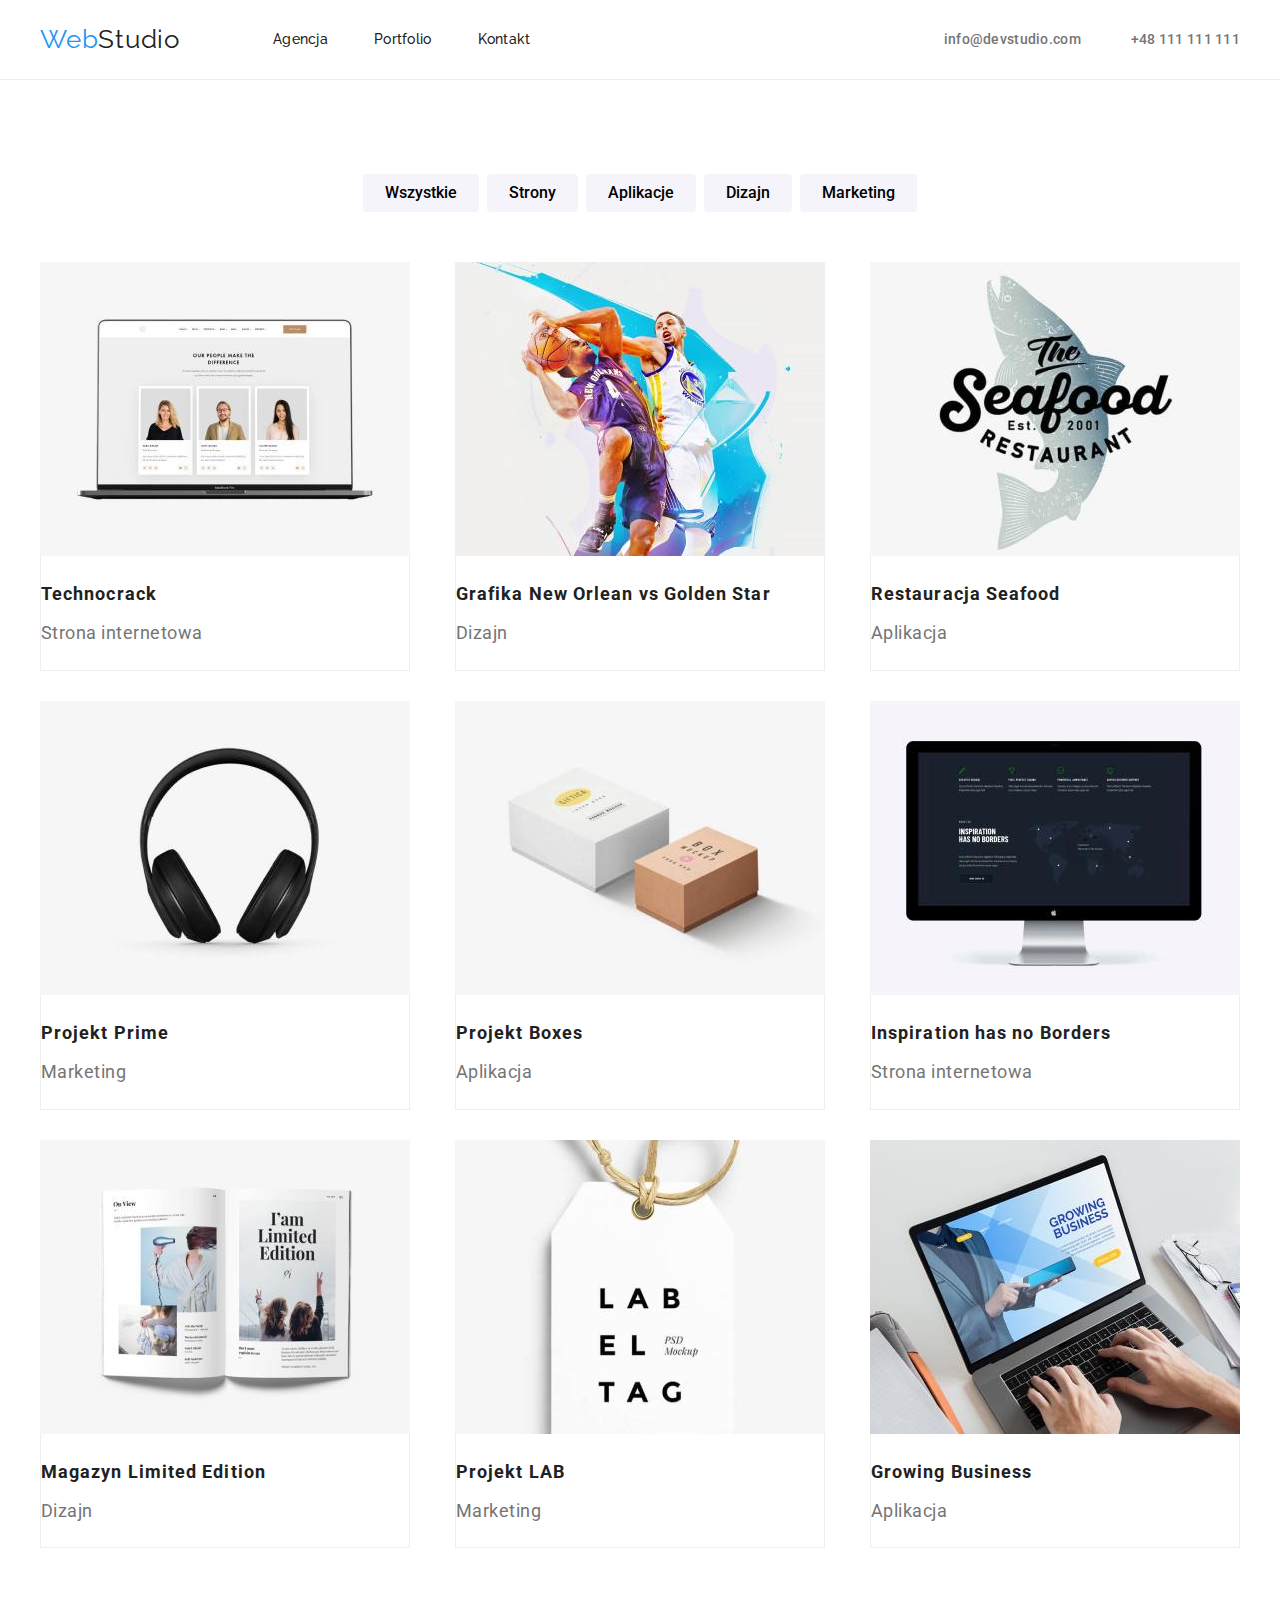
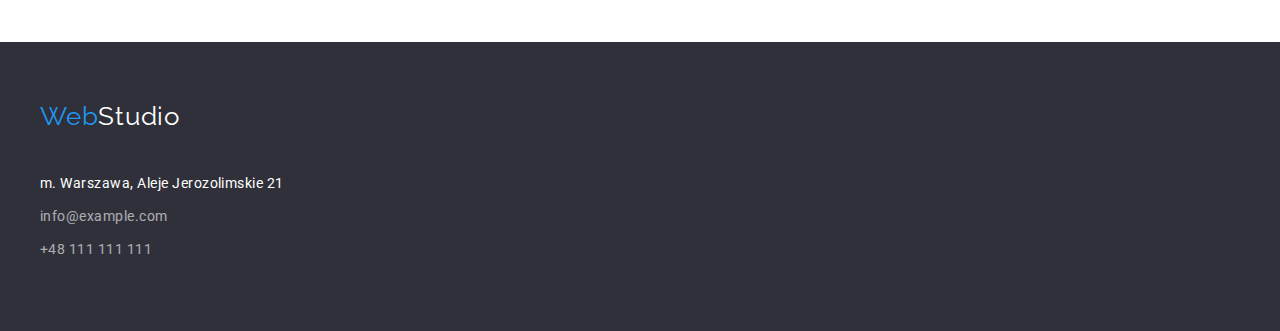
==== portfolio.html @ 12d0dd2e "Initial commit" ====
<!DOCTYPE html>
<html lang="pl">
  <head>
    <meta charset="UTF-8" />
    <meta http-equiv="X-UA-Compatible" content="IE=edge" />
    <meta name="viewport" content="width=device-width, initial-scale=1.0" />
    <title>Portfolio</title>
    <link
      rel="stylesheet"
      href="https://cdnjs.cloudflare.com/ajax/libs/modern-normalize/1.0.0/modern-normalize.min.css"
    />
    <link rel="stylesheet" href="./css/styles.css" />

    <link rel="preconnect" href="https://fonts.googleapis.com" />
    <link rel="preconnect" href="https://fonts.gstatic.com" crossorigin />
    <link
      href="https://fonts.googleapis.com/css2?family=Raleway:wght@700&family=Roboto:wght@400;500;700;900&display=swap"
      rel="stylesheet"
    />
  </head>

  <header>
      <div class="container flex-style">
        <div class="webstudio-style">
          <a href="index.html"><span class="web-color">Web</span>Studio</a>
          <nav class="navigation">
            <ul class="nav-manu-first">
              <li class="agencja-pad"><a href="index.html">Agencja</a></li>
              <li class="portfolio-kontakt-pad">
                <a href="portfolio.html">Portfolio</a>
              </li>
              <li class="portfolio-kontakt-pad"><a href="#">Kontakt</a></li>
            </ul>
          </nav>
        </div>
        <div class="display">
          <ul class="nav-manu-second">
            <li class="mail-pad">
              <a class="contact-navi" href="mailto:info@devstudio.com"
                >info@devstudio.com</a
              >
            </li>
            <li class="tel-pad">
              <a class="contact-navi" href="tel:+48111111111"
                >+48 111 111 111</a
              >
            </li>
          </ul>
        </div>
      </div>
    </header>
    <main>
      <section class="portfolio-font section">
        <div class="container">
          <ul class="buttons-style">
            <li><button type="button">Wszystkie</button></li>
            <li><button type="button">Strony</button></li>
            <li><button type="button">Aplikacje</button></li>
            <li><button type="button">Dizajn</button></li>
            <li><button type="button">Marketing</button></li>
          </ul>

          <ul class="img-grid">
            <li>
              <img
                src="images/portfolio/laptop.jpg"
                alt="laptop"
                width="370"
                height="294"
              />
              <div class="grid-border">
                <p class="grid-header">Technocrack</p>
                <p class="grid-caption">Strona internetowa</p>
              </div>
            </li>
            <li>
              <img
                src="images/portfolio/basketball.jpg"
                alt="two basketball players"
                width="370"
                height="294"
              />
              <div class="grid-border">
                <p class="grid-header">Grafika New Orlean vs Golden Star</p>
                <p class="grid-caption">Dizajn</p>
              </div>
            </li>
            <li>
              <img
                src="images/portfolio/seafood.jpg"
                alt="seafood restaurant logo - text with the fish in the background"
                width="370"
                height="294"
              />
              <div class="grid-border">
                <p class="grid-header">Restauracja Seafood</p>
                <p class="grid-caption">Aplikacja</p>
              </div>
            </li>
            <li>
              <img
                src="images/portfolio/headphones.jpg"
                alt="headphones"
                width="370"
                height="294"
              />
              <div class="grid-border">
                <p class="grid-header">Projekt Prime</p>
                <p class="grid-caption">Marketing</p>
              </div>
            </li>
            <li>
              <img
                src="images/portfolio/boxes.jpg"
                alt="two boxes"
                width="370"
                height="294"
              />
              <div class="grid-border">
                <p class="grid-header">Projekt Boxes</p>
                <p class="grid-caption">Aplikacja</p>
              </div>
            </li>
            <li>
              <img
                src="images/portfolio/monitor.jpg"
                alt="computer monitor"
                width="370"
                height="294"
              />
              <div class="grid-border">
                <p class="grid-header">Inspiration has no Borders</p>
                <p class="grid-caption">Strona internetowa</p>
              </div>
            </li>
            <li>
              <img
                src="images/portfolio/magazine.jpg"
                alt="open magazine"
                width="370"
                height="294"
              />
              <div class="grid-border">
                <p class="grid-header">Magazyn Limited Edition</p>
                <p class="grid-caption">Dizajn</p>
              </div>
            </li>
            <li>
              <img
                src="images/portfolio/card.jpg"
                alt="pendant with an inscription LAB EL TAG"
                width="370"
                height="294"
              />
              <div class="grid-border">
                <p class="grid-header">Projekt LAB</p>
                <p class="grid-caption">Marketing</p>
              </div>
            </li>
            <li>
              <img
                src="images/portfolio/write-on-computer.jpg"
                alt="hands on laptop"
                width="370"
                height="294"
              />
              <div class="grid-border">
                <p class="grid-header">Growing Business</p>
                <p class="grid-caption">Aplikacja</p>
              </div>
            </li>
          </ul>
        </div>
      </section>
    </main>
    <footer class="white-text background-dark">
      <div class="container">
        <address>
          <ul class="contact-footer">
            <li class="webstudio-style">
              <span class="web-color">Web</span>Studio
            </li>
            <li>
              <a href="https://goo.gl/maps/61aa3FAZrJpg5g7s7"
                >m. Warszawa, Aleje Jerozolimskie 21</a
              >
            </li>
            <li class="transparent-text">
              <a href="mailto:info@example.com">info@example.com</a>
            </li>
            <li class="transparent-text">
              <a href="tel:+48111111111">+48 111 111 111</a>
            </li>
          </ul>
        </address>
      </div>
    </footer>
  </body>
</html>
---- css/styles.css ----
*,
*::before,
*::after {
  box-sizing: border-box;
}
h1,
h2,
h3,
h4,
h5,
h6,
p,
ul {
  margin: 0;
  padding: 0;
  border: 0;
  font-size: 100%;
  font: inherit;
  vertical-align: baseline;
  list-style-type: none;
}
.container {
  width: 1200px;
  margin: 0 auto;
}

body {
  font-family: 'Roboto', sans-serif;
  color: #212121;
  width: auto;
  letter-spacing: 0.03em;
}
header {
  max-width: auto;
  margin: 0 auto;
  border-bottom: 1px solid var(--border-header);
}

:root {
  --brand-color-blue: #2196f3;
  --brand-color-grey: #757575;
  --white-tekst: #fff;
  --background-dark: #2f303a;
  --background-light: #f5f4fa;
  --header-border: #ececec;
  --img-shadow-first: #0000001f;
  --img-shadow-second: #00000024;
  --img-shadow-third: #00000033;
  --button-shadow-hover-first: #0000001a;
  --button-shadow-hover-second: #00000014;
  --grid-border: #eee;
}

.web-color {
  color: var(--brand-color-blue);
}

a {
  text-decoration: inherit;
  color: inherit;
}

address {
  font-style: normal;
}
/* 
a:hover,
a:focus {
  color: var(--brand-color-blue);
} */

button:focus,
button:hover {
  background-color: var(--brand-color-blue);
  color: var(--white-tekst);
  box-shadow: 0px 3px 1px var(--button-shadow-hover-first),
    0px 1px 2px var(--button-shadow-hover-second),
    0px 2px 2px var(--img-shadow-first);
}

button {
  cursor: pointer;
  font-size: 16px;
  background-color: var(--background-light);
  font-weight: 500;
  line-height: 1.625;
  border: none;
  border-radius: 4px;
  padding: 6px 22px;
}
.button-main-page {
  background-color: var(--brand-color-blue);
  color: var(--white-tekst);
  font-weight: 700;
  line-height: 1.875;
  width: 200px;
  padding: 10px 0;
  margin: 30px 500px 200px 500px;
  letter-spacing: 0.06em;
}

.contact-navi {
  font-weight: 500;
  font-size: 14px;
  color: var(--brand-color-grey);
}

.contact-footer {
  padding: 60px 0px 60px 0px;
}

.contact-footer :not(:first-child) {
  font-size: 14px;
  line-height: 1.7;
  padding-bottom: 9px;
}
.contact-footer :nth-child(1) {
  padding-bottom: 20px;
}

.transparent-text {
  opacity: 0.6;
}
.transparent-text:hover,
.transparent-text:focus {
  color: var(--brand-color-blue);
}
.background-dark {
  background-color: var(--background-dark);
}
.background-light {
  background-color: var(--background-light);
}
.white-text {
  color: var(--white-tekst);
}

h1 {
  font-size: 44px;
  font-weight: 900;
  color: var(--white-tekst);
  padding: 200px 252px 0 252px;
  text-align: center;
  line-height: 1.36;
  letter-spacing: 0.06em;
  text-transform: uppercase;
}

h2 {
  font-weight: 700;
  font-size: 36px;
  text-align: center;
  padding-bottom: 50px;
}

h3 {
  font-size: 14px;
  font-weight: 700;
}

h4 {
  font-weight: 500;
  padding: 30px 0 10px 0;
}

.test li {
  background-color: var(--white-tekst);
}

.portfolio-font {
  font-size: 18px;
}

.menu {
  display: flex;
}

header {
  border-bottom: 1px solid var(--header-border);
  height: 80px;
}

.navigation {
  font-weight: 500;
  font-size: 14px;
  display: flex;
  justify-content: space-between;
  align-items: center;
  letter-spacing: 0.02em;
  align-items: center;
}
.flex-style {
  display: flex;
  justify-content: space-between;
  align-items: center;
  height: 100%;
}

.webstudio-style {
  display: flex;
  font-family: 'Raleway', sans-serif;
  font-size: 26px;
  letter-spacing: 0.03em;
  /* padding-top: 15px; */
  flex-wrap: nowrap;
  /* margin: 24px 93px 25px 0px; */
}

.nav-manu-first {
  display: flex;

  /* align-items: flex-start; */
  /* justify-content: ; */
  justify-content: space-between;
  /* margin-left: 93px; */
}

.nav-manu-second {
  justify-content: space-between;
  font-weight: 500;
  font-size: 14px;
  /* margin: 50px 50px 32px 0px; */
  letter-spacing: 0.02em;
  align-content: baseline;
  display: flex;
  align-items: center;
}

.agencja-pad {
  padding-left: 93px;
}
.agencja-pad:hover,
.agencja-pad:focus {
  color: var(--brand-color-blue);
}
.portfolio-kontakt-pad {
  padding-left: 46px;
  align-items: flex-start;
}
.portfolio-kontakt-pad:hover,
.portfolio-kontakt-pad:focus {
  color: var(--brand-color-blue);
}
.decoration-text:hover,
.decoration-text:focus {
  color: var(--brand-color-blue);
}

.display {
  display: flex;
  justify-content: flex-end;
}
.mail-pad {
  padding-right: 50px;
  list-style-type: none;
  justify-content: flex-end;
}
.tel-pad {
  list-style-type: none;
  justify-content: flex-end;
}
.contact-navi:hover,
.contact-navi:focus {
  color: var(--brand-color-blue);
}

.section {
  padding: 94px 0 94px 0;
}

.lorem-list {
  display: flex;
  padding-bottom: 94px;
  justify-content: space-between;
}

.lorem-list p {
  line-height: 1.71;
  padding-top: 10px;
  font-size: 14px;
  color: var(--brand-color-grey);
  width: 270px;
  font-weight: 400;
  letter-spacing: 0.03em;
}

.img-display {
  display: flex;
  justify-content: space-between;
}

ul[class='img-display'] > li {
  text-align: center;
  background-color: var(--white-tekst);
}

.style-position {
  padding-bottom: 30px;
}

.img-shadow {
  box-shadow: 0px 1px 3px var(--img-shadow-first),
    0px 1px 1px var(--img-shadow-second), 0px 2px 1px var(--img-shadow-third);
  border-radius: 0px 0px 4px 4px;
}

.buttons-style {
  display: flex;
  justify-content: center;
  gap: 8px;
  padding-bottom: 50px;
}

.img-grid {
  display: flex;
  flex-wrap: wrap;
  gap: 30px;
  /* padding: 0 px; */
  justify-content: space-between;
}
.grid-border {
  border: 1px solid var(--grid-border);
  border-top: none;
}

.grid-header {
  font-weight: 700;
  letter-spacing: 0.06em;
  padding: 20px 0 4px 0px;
  line-height: 2em;
  justify-content: space-between;
}

.grid-caption {
  line-height: 1.875em;
  padding: 0 0 20px 0px;
  color: var(--brand-color-grey);
  justify-content: space-between;
}

.img-grid img {
  display: block;
}
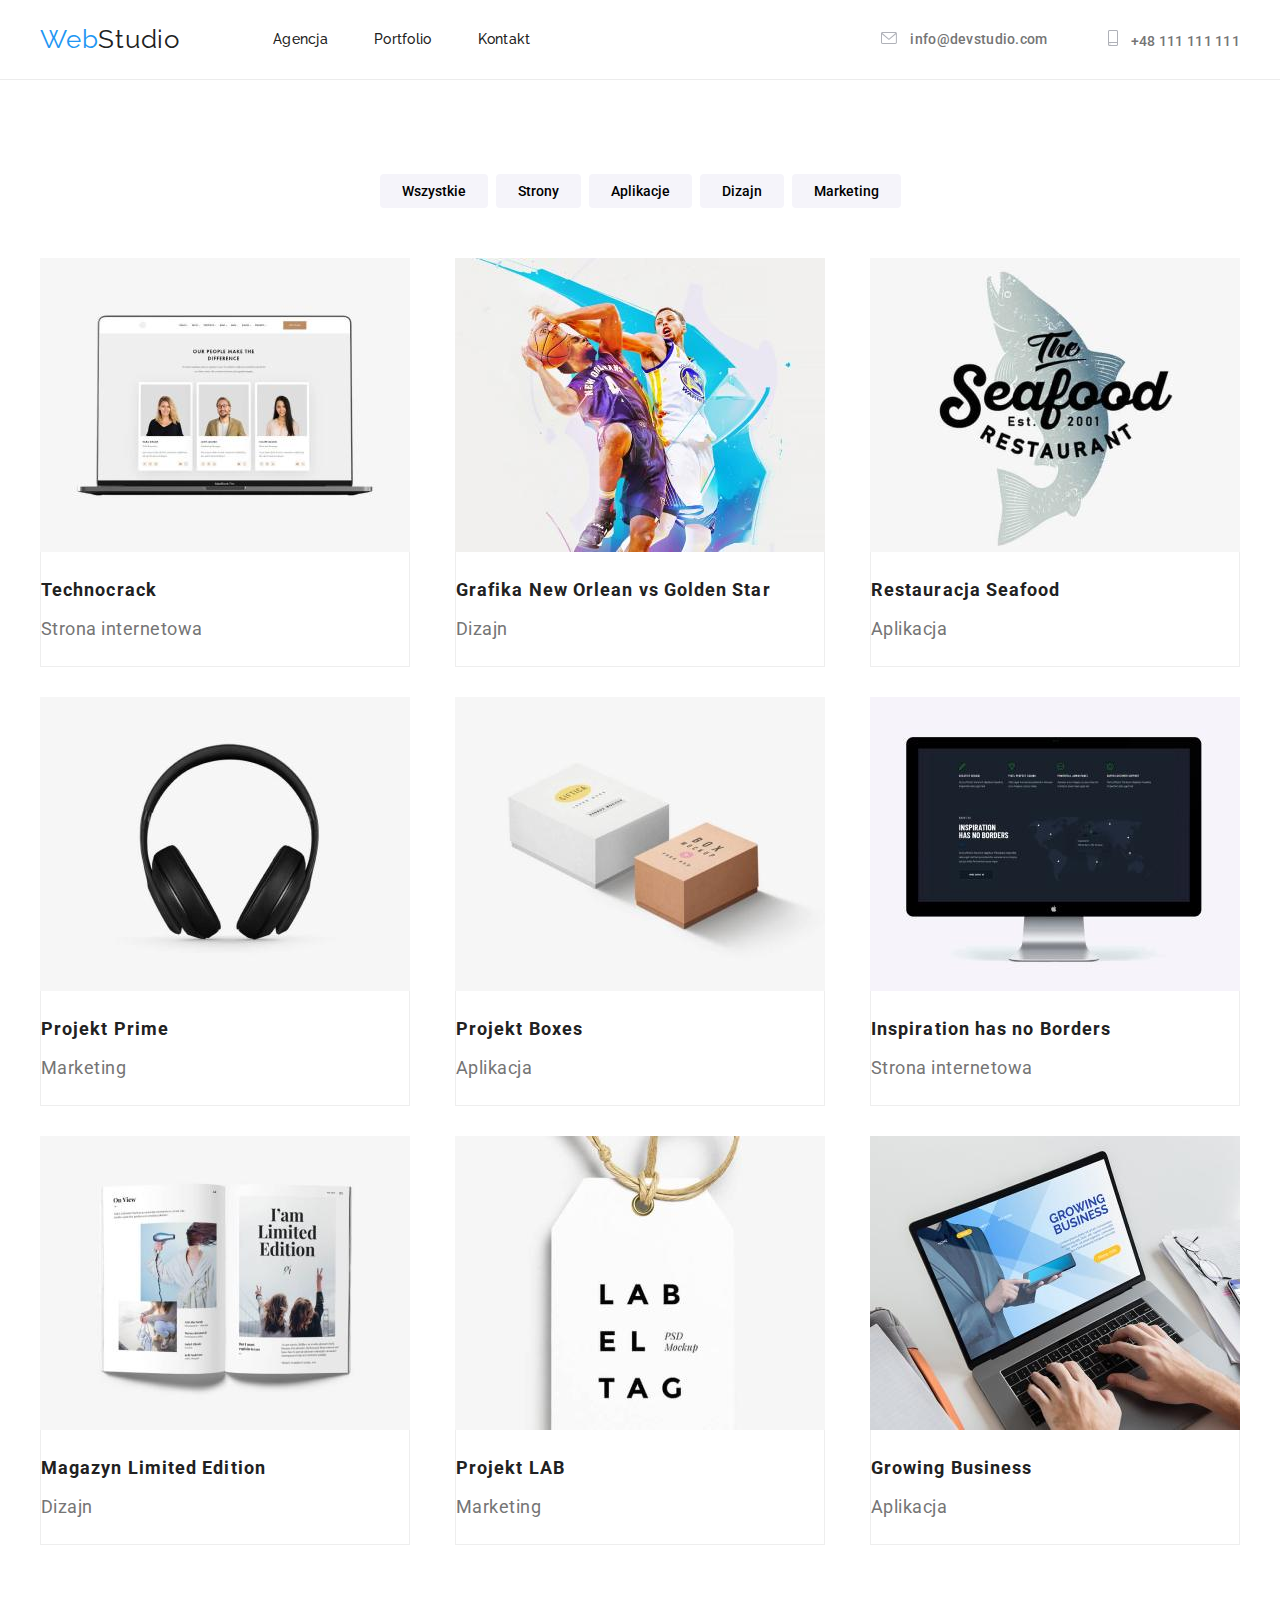
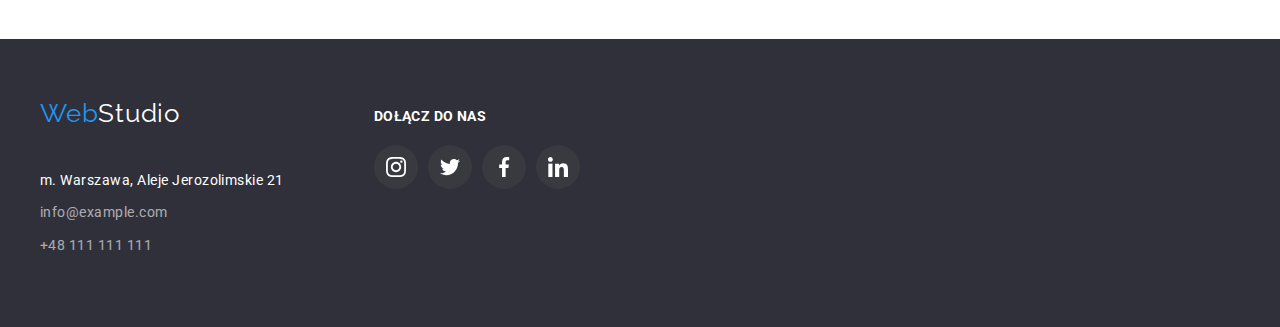
==== commit d2a7ea41: "fourth homework" ====
--- a/portfolio.html
+++ b/portfolio.html
@@ -36,11 +36,17 @@
         <div class="display">
           <ul class="nav-manu-second">
             <li class="mail-pad">
+              <svg class="envelop" width="16" height="12">
+                <use href="/images/icons.svg#icon-envelope"></use>
+              </svg>
               <a class="contact-navi" href="mailto:info@devstudio.com"
                 >info@devstudio.com</a
               >
             </li>
             <li class="tel-pad">
+              <svg class="phone" width="10" height="16">
+                <use href="/images/icons.svg#icon-smartphone"></use>
+              </svg>
               <a class="contact-navi" href="tel:+48111111111"
                 >+48 111 111 111</a
               >
@@ -53,15 +59,15 @@
       <section class="portfolio-font section">
         <div class="container">
           <ul class="buttons-style">
-            <li><button type="button">Wszystkie</button></li>
-            <li><button type="button">Strony</button></li>
-            <li><button type="button">Aplikacje</button></li>
-            <li><button type="button">Dizajn</button></li>
-            <li><button type="button">Marketing</button></li>
+            <li><button type="button" class="active-button">Wszystkie</button></li>
+            <li><button type="button" class="active-button">Strony</button></li>
+            <li><button type="button" class="active-button">Aplikacje</button></li>
+            <li><button type="button" class="active-button">Dizajn</button></li>
+            <li><button type="button" class="active-button">Marketing</button></li>
           </ul>
 
           <ul class="img-grid">
-            <li>
+            <li class="shadow">
               <img
                 src="images/portfolio/laptop.jpg"
                 alt="laptop"
@@ -73,7 +79,7 @@
                 <p class="grid-caption">Strona internetowa</p>
               </div>
             </li>
-            <li>
+            <li class="shadow">
               <img
                 src="images/portfolio/basketball.jpg"
                 alt="two basketball players"
@@ -85,7 +91,7 @@
                 <p class="grid-caption">Dizajn</p>
               </div>
             </li>
-            <li>
+            <li class="shadow">
               <img
                 src="images/portfolio/seafood.jpg"
                 alt="seafood restaurant logo - text with the fish in the background"
@@ -97,7 +103,7 @@
                 <p class="grid-caption">Aplikacja</p>
               </div>
             </li>
-            <li>
+            <li class="shadow">
               <img
                 src="images/portfolio/headphones.jpg"
                 alt="headphones"
@@ -109,7 +115,7 @@
                 <p class="grid-caption">Marketing</p>
               </div>
             </li>
-            <li>
+            <li class="shadow">
               <img
                 src="images/portfolio/boxes.jpg"
                 alt="two boxes"
@@ -121,7 +127,7 @@
                 <p class="grid-caption">Aplikacja</p>
               </div>
             </li>
-            <li>
+            <li class="shadow">
               <img
                 src="images/portfolio/monitor.jpg"
                 alt="computer monitor"
@@ -133,7 +139,7 @@
                 <p class="grid-caption">Strona internetowa</p>
               </div>
             </li>
-            <li>
+            <li class="shadow">
               <img
                 src="images/portfolio/magazine.jpg"
                 alt="open magazine"
@@ -145,7 +151,7 @@
                 <p class="grid-caption">Dizajn</p>
               </div>
             </li>
-            <li>
+            <li class="shadow">
               <img
                 src="images/portfolio/card.jpg"
                 alt="pendant with an inscription LAB EL TAG"
@@ -157,7 +163,7 @@
                 <p class="grid-caption">Marketing</p>
               </div>
             </li>
-            <li>
+            <li class="shadow">
               <img
                 src="images/portfolio/write-on-computer.jpg"
                 alt="hands on laptop"
@@ -173,15 +179,17 @@
         </div>
       </section>
     </main>
-    <footer class="white-text background-dark">
-      <div class="container">
+     <footer class="white-text background-dark-footer">
+      <div class="container display-footer">
         <address>
           <ul class="contact-footer">
             <li class="webstudio-style">
               <span class="web-color">Web</span>Studio
             </li>
             <li>
-              <a href="https://goo.gl/maps/61aa3FAZrJpg5g7s7"
+              <a
+                class="decoration-text"
+                href="https://goo.gl/maps/61aa3FAZrJpg5g7s7"
                 >m. Warszawa, Aleje Jerozolimskie 21</a
               >
             </li>
@@ -193,6 +201,39 @@
             </li>
           </ul>
         </address>
+        <div class="join-us">
+          <h3 class="footer-join-title">DOŁĄCZ DO NAS</h3>
+          <ul class="footer-links-container">
+            <li class="footer-icon-element">
+              <a class="footer-social-link" href="#">
+                <svg class="social-icon-footer width="20" height="20">
+                  <use href="/images/icons.svg#icon-instagram"></use>
+                </svg>
+              </a>
+            </li>
+            <li class="footer-icon-element">
+              <a class="footer-social-link" href="#">
+                <svg class="social-icon-footer width="20" height="20">
+                  <use href="/images/icons.svg#icon-twitter"></use>
+                </svg>
+              </a>
+            </li>
+            <li class="footer-icon-element">
+              <a class="footer-social-link" href="#">
+                <svg class="social-icon-footer" width="20" height="20">
+                  <use href="/images/icons.svg#icon-facebook"></use>
+                </svg>
+              </a>
+            </li>
+            <li class="footer-icon-element">
+              <a class="footer-social-link" href="#">
+                <svg class="social-icon-footer" width="20" height="20">
+                  <use href="/images/icons.svg#icon-linkedin"></use>
+                </svg>
+              </a>
+            </li>
+          </ul>
+        </div>
       </div>
     </footer>
   </body>
--- a/css/styles.css
+++ b/css/styles.css
@@ -30,11 +30,6 @@
   width: auto;
   letter-spacing: 0.03em;
 }
-header {
-  max-width: auto;
-  margin: 0 auto;
-  border-bottom: 1px solid var(--border-header);
-}
 
 :root {
   --brand-color-blue: #2196f3;
@@ -49,6 +44,8 @@
   --button-shadow-hover-first: #0000001a;
   --button-shadow-hover-second: #00000014;
   --grid-border: #eee;
+  --overlay: #2f303a66;
+  --icon-color: #afb1b8;
 }
 
 .web-color {
@@ -125,8 +122,23 @@
 .transparent-text:focus {
   color: var(--brand-color-blue);
 }
+
+.background-dark-footer {
+  background-color: var(--background-dark);
+  max-width: 1600px;
+  margin: auto;
+}
+
 .background-dark {
-  background-color: var(--background-dark);
+  /* background-color: var(--background-dark); */
+  background-image: linear-gradient(var(--overlay), var(--overlay)),
+    url(../images/people-in-office.jpg);
+  background-position: center;
+  background-size: cover;
+  height: 600px;
+  margin: 0 auto;
+  max-width: 1600px;
+  background-color: rgba(47, 48, 58, 0.4);
 }
 .background-light {
   background-color: var(--background-light);
@@ -156,11 +168,18 @@
 h3 {
   font-size: 14px;
   font-weight: 700;
+  line-height: 1.14;
+  letter-spacing: 0.03em;
+  text-transform: uppercase;
+  font-family: Roboto;
 }
 
 h4 {
   font-weight: 500;
   padding: 30px 0 10px 0;
+  font-size: 16px;
+  line-height: 1.19;
+  letter-spacing: 0.03em;
 }
 
 .test li {
@@ -224,6 +243,8 @@
   align-content: baseline;
   display: flex;
   align-items: center;
+  color: var(--brand-color-grey);
+  gap: 10px;
 }
 
 .agencja-pad {
@@ -254,24 +275,30 @@
   padding-right: 50px;
   list-style-type: none;
   justify-content: flex-end;
+  color: var(--brand-color-grey);
 }
 .tel-pad {
   list-style-type: none;
   justify-content: flex-end;
 }
+
 .contact-navi:hover,
 .contact-navi:focus {
   color: var(--brand-color-blue);
+  cursor: pointer;
 }
 
 .section {
   padding: 94px 0 94px 0;
+  /* max-width: 1170px; */
+  display: flex;
 }
 
 .lorem-list {
   display: flex;
   padding-bottom: 94px;
   justify-content: space-between;
+  row-gap: 10px;
 }
 
 .lorem-list p {
@@ -295,13 +322,15 @@
 }
 
 .style-position {
-  padding-bottom: 30px;
+  padding-bottom: 16px;
 }
 
 .img-shadow {
   box-shadow: 0px 1px 3px var(--img-shadow-first),
     0px 1px 1px var(--img-shadow-second), 0px 2px 1px var(--img-shadow-third);
   border-radius: 0px 0px 4px 4px;
+  width: 270px;
+  height: 428px;
 }
 
 .buttons-style {
@@ -310,7 +339,31 @@
   gap: 8px;
   padding-bottom: 50px;
 }
-
+.active-button {
+  font-weight: 500;
+  line-height: 1.6;
+  text-decoration: none;
+  font-size: 14px;
+  padding: 6px 22px 6px 22px;
+  border: none;
+}
+.active-button:hover,
+.active-button:focus {
+  background: var(--brand-blue);
+  color: var(--background-color);
+  cursor: pointer;
+  line-height: 1.6;
+  font-weight: 500;
+  padding: 6px 22px 6px 22px;
+  box-shadow: 0px 3px 1px rgba(0, 0, 0, 0.1), 0px 1px 2px rgba(0, 0, 0, 0.08),
+    0px 2px 2px rgba(0, 0, 0, 0.12);
+  border-radius: 4px;
+}
+.shadow:hover,
+.shadow:focus {
+  box-shadow: 0px 1px 1px rgba(0, 0, 0, 0.12), 0px 4px 4px rgba(0, 0, 0, 0.06),
+    1px 4px 6px rgba(0, 0, 0, 0.16);
+}
 .img-grid {
   display: flex;
   flex-wrap: wrap;
@@ -341,3 +394,167 @@
 .img-grid img {
   display: block;
 }
+.index-icons {
+  width: 270px;
+  height: 120px;
+  background-color: #f5f4fa;
+  border-radius: 4px;
+  display: flex;
+  align-items: center;
+  justify-content: center;
+  margin-bottom: 30px;
+}
+.clients-section {
+  margin: 94px 215px;
+}
+.client-list {
+  display: flex;
+  justify-content: center;
+  align-items: center;
+}
+.client-item {
+  margin-right: 30px;
+  /* border: 6px solid #afb1b8; */
+  border-radius: 4px;
+}
+
+.client-icon:hover {
+  border-color: var(--brand-color-blue);
+}
+
+.client-icon {
+  width: 50%;
+  height: 50%;
+  fill: var(--icon-color);
+}
+.client-icon:hover {
+  fill: var(--brand-color-blue);
+  border-color: var(--brand-color-blue);
+  cursor: pointer;
+}
+.client-link {
+  border-radius: 4px;
+  border-color: var(--icon-fill);
+  border: 1px solid currentColor;
+  color: var(--icon-color);
+  fill: currentColor;
+  display: flex;
+  justify-content: center;
+  align-items: center;
+  width: 170px;
+  height: 92px;
+}
+.client-link:hover,
+.client-link:focus {
+  border-color: var(--brand-color-blue);
+  fill: var(--brand-color-blue);
+  cursor: pointer;
+}
+.phone {
+  fill: var(--icon-color);
+  margin-right: 10px;
+}
+.phone:hover,
+.phone:focus {
+  fill: var(--brand-color-blue);
+  cursor: pointer;
+}
+.envelop {
+  fill: var(--icon-color);
+  margin-right: 10px;
+}
+.envelop:hover {
+  fill: var(--brand-color-blue);
+  cursor: pointer;
+}
+.social-links-container {
+  display: flex;
+  justify-content: space-around;
+  gap: 10px;
+  align-items: center;
+  position: relative;
+  width: 206px;
+  height: 44px;
+  /* padding: 16px 32px 30px; */
+  margin: auto;
+  text-align: center;
+}
+.social-icon-element {
+  align-items: center;
+}
+.social-link {
+  fill: var(--icon-color);
+  width: 100%;
+  height: 100%;
+  align-items: center;
+  justify-content: center;
+  display: flex;
+}
+
+.social-link:hover,
+.social-link:focus {
+  fill: #fff;
+  background-color: var(--brand-color-blue);
+  border-radius: 50%;
+  cursor: pointer;
+}
+.social-icon-element {
+  width: 44px;
+  height: 44px;
+}
+.join-us {
+  width: 206px;
+  height: 80px;
+  /* padding: 60px 0px 60px 0px; */
+  justify-content: space-between;
+  margin: 70px 0 8px 90px;
+}
+
+.footer-icon-element {
+  display: flex;
+}
+.social-icon {
+  fill: var(--icon-color);
+}
+.social-icon:hover,
+.social-icon:focus {
+  fill: #fff;
+  cursor: pointer;
+}
+.display-footer {
+  display: flex;
+}
+.footer-links-container {
+  display: flex;
+  justify-content: space-between;
+  gap: 10px;
+  margin-top: 20px;
+}
+.social-icon-footer {
+  fill: #fff;
+}
+.footer-social-link {
+  fill: var(--background-color);
+  width: 100%;
+  height: 100%;
+  align-items: center;
+  justify-content: center;
+  display: flex;
+  border-radius: 50%;
+  background-color: rgba(255, 255, 255, 0.1);
+}
+.footer-social-link:hover,
+.footer-social-link:focus {
+  background-color: var(--brand-color-blue);
+  border-radius: 50%;
+  cursor: pointer;
+}
+.footer-icon-element {
+  width: 44px;
+  height: 44px;
+  border-radius: 50%;
+  background-color: rgba(0, 0, 0, 0.25);
+}
+.footer-icons-element:last-child {
+  margin-right: 0;
+}
